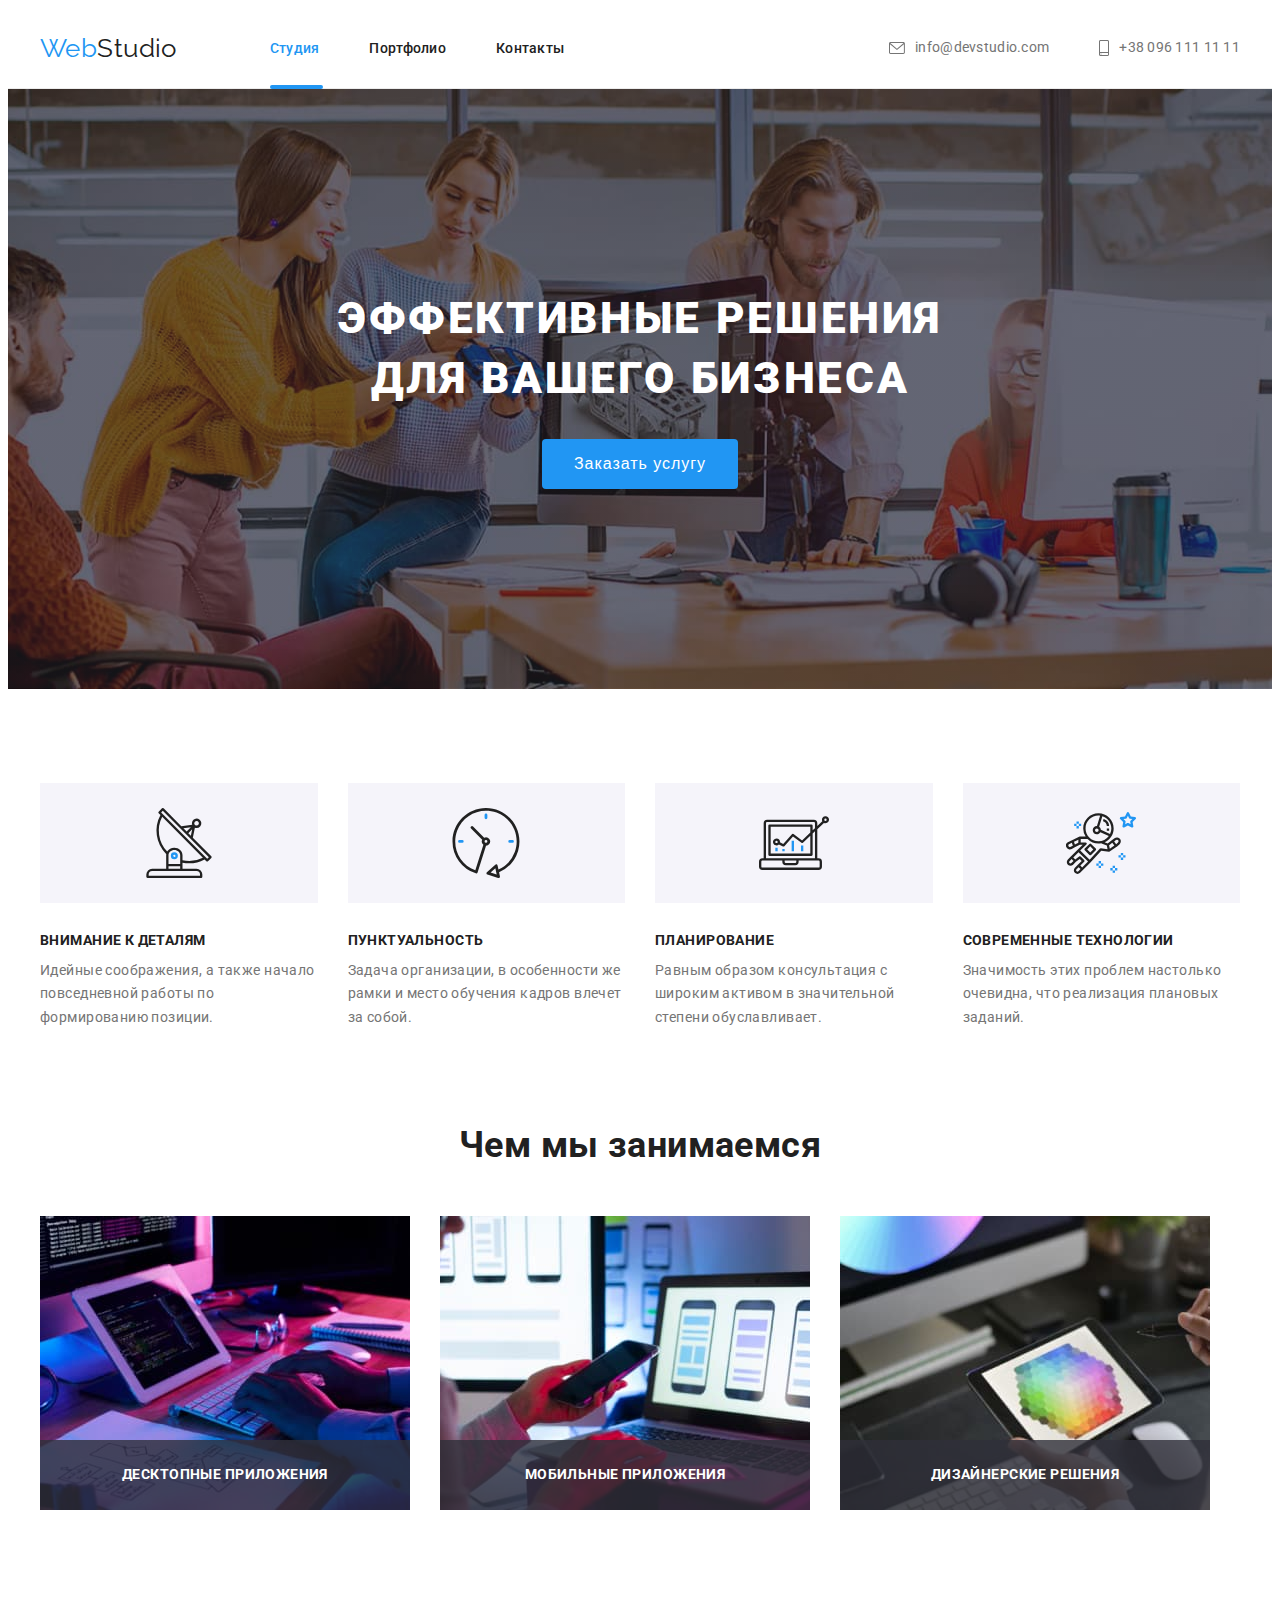
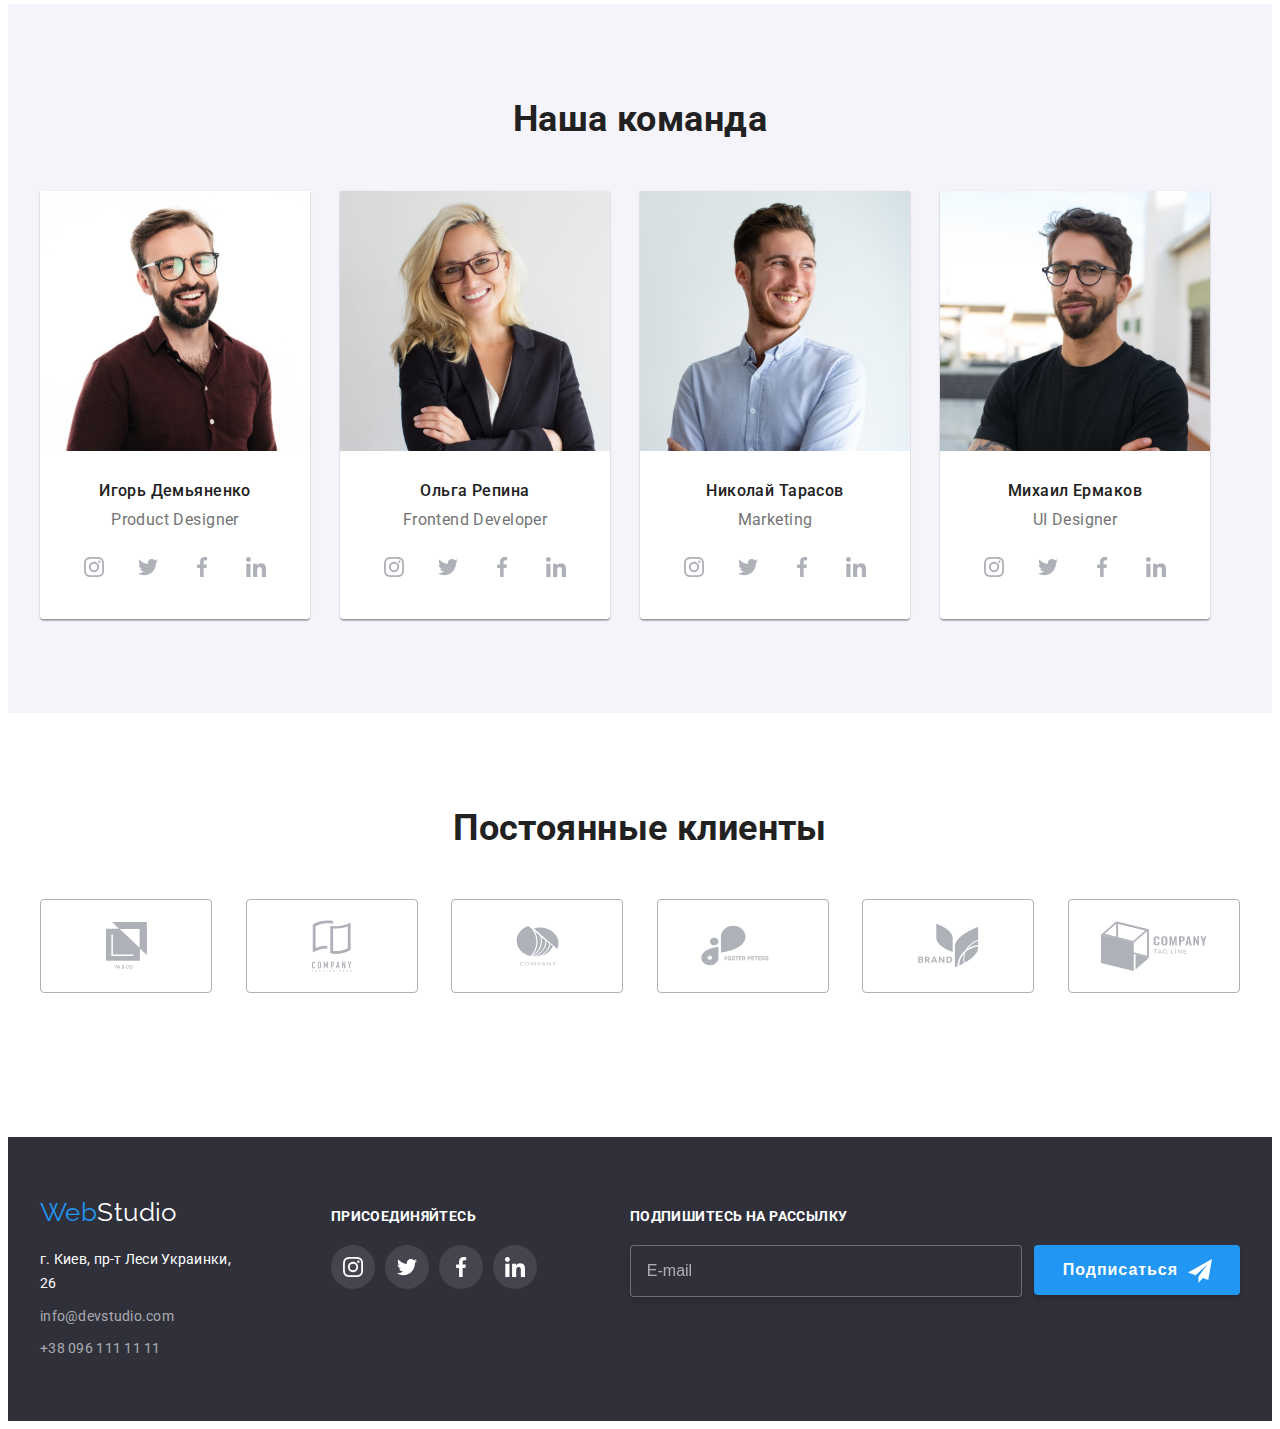
==== index.html @ f7d7b14f "Переносит файлы из ДЗ-6" ====
<!DOCTYPE html>
<html lang="ru">

<head>
    <meta charset="UTF-8">
    <meta http-equiv="X-UA-Compatible" content="IE=edge">
    <meta name="viewport" content="width=device-width, initial-scale=1.0">
    <title>WebStudio</title>
    <link rel="preconnect" href="https://fonts.gstatic.com">
    <link rel="stylesheet"
        href="https://fonts.googleapis.com/css2?family=Raleway:wght@700&family=Roboto:wght@400;500;700;900&display=swap">


    <link rel="stylesheet" href="https://cdnjs.cloudflare.com/ajax/libs/modern-normalize/1.1.0/modern-normalize.min.css"
        integrity="sha512-wpPYUAdjBVSE4KJnH1VR1HeZfpl1ub8YT/NKx4PuQ5NmX2tKuGu6U/JRp5y+Y8XG2tV+wKQpNHVUX03MfMFn9Q=="
        crossorigin="anonymous" referrerpolicy="no-referrer">
    <link rel="stylesheet" href="./css/style.css">
</head>

<body>

    <!--=========== HEADER =========== -->

    <header class="header">
        <div class="header-section container">
            <nav class="navigation">
                <div class="logo-box">
                    <a class="logo" href="./index.html"> <span class="logo-accent">Web</span>Studio</a>
                </div>

                <ul class="list nav-list">
                    <li class="nav-item"><a class="links active-links" href="./index.html"> Студия</a></li>
                    <li class="nav-item"><a class="links" href="./portfolio.html"> Портфолио</a></li>
                    <li class="nav-item"><a class="links" href="#address">Контакты</a></li>
                </ul>
            </nav>

            <ul class="list contacts-list">
                <li class="contacts-item">
                    <a href="mailto:info@devstudio.com" class="links links-heder">
                        <svg class="icon-heder" width="16" height="12">
                            <use href="./images/decoration/symbol-defs.svg#envelope"></use>
                        </svg> info@devstudio.com
                    </a>
                </li>

                <li class="contacts-item">
                    <a class="links links-heder" href="tel:+380961111111">
                        <svg class="icon-heder" width="10" height="16">
                            <use href="./images/decoration/symbol-defs.svg#smartphone"></use>
                        </svg> +38 096 111 11 11
                    </a>
                </li>
            </ul>

        </div>
    </header>

    <main>
        <!--  =========== HERO ===========  -->

        <section class="heroes-section section">
            <div class="container">
                <h1 class="heroes-title">Эффективные решения<br>для вашего бизнеса</h1>
                <button class="buttons heroes-button" type="button" data-modal-open>Заказать услугу</button>
            </div>
        </section>

        <!--=========== ADVANTAGES ===========-->

        <section class="advantages-section section">
            <div class="container">
                <h2 class="visually-hidden">Наши преимущества</h2>

                <ul class="list advantag-list">
                    <li class="advantag-item">
                        <div class="advantag-box">
                            <svg class="advantag-icon" width="70" height="70">
                                <use href="./images/decoration/symbol-defs.svg#antenna"></use>
                            </svg>
                        </div>
                        <h3 class="advantag-title">Внимание к деталям</h3>
                        <p class="advantag-desc">Идейные соображения, а также начало повседневной работы по формированию
                            позиции.</p>
                    </li>

                    <li class="advantag-item">
                        <div class="advantag-box">
                            <svg class="advantag-icon" width="70" height="70">
                                <use href="./images/decoration/symbol-defs.svg#clock"></use>
                            </svg>
                        </div>
                        <h3 class="advantag-title">Пунктуальность</h3>
                        <p class="advantag-desc">Задача организации, в особенности же рамки и место обучения кадров
                            влечет за собой.</p>
                    </li>

                    <li class="advantag-item">
                        <div class="advantag-box">
                            <svg class="advantag-icon" width="70" height="70">
                                <use href="./images/decoration/symbol-defs.svg#diagram"></use>
                            </svg>
                        </div>
                        <h3 class="advantag-title">Планирование</h3>
                        <p class="advantag-desc">Равным образом консультация с широким активом в значительной степени
                            обуславливает.</p>
                    </li>

                    <li class="advantag-item">
                        <div class="advantag-box">
                            <svg class="advantag-icon" width="70" height="70">
                                <use href="./images/decoration/symbol-defs.svg#astronaut"></use>
                            </svg>
                        </div>
                        <h3 class="advantag-title">Современные технологии</h3>
                        <p class="advantag-desc">Значимость этих проблем настолько очевидна, что реализация плановых
                            заданий.</p>
                    </li>
                </ul>
            </div>
        </section>

        <!--=========== ENGAGE ===========-->

        <section class="engage-section section">
            <div class="container">
                <h2 class="regular-title">Чем мы занимаемся</h2>
                <ul class="list engage-list">
                    <li class="engage-item">
                        <div class="engage-thumb">
                            <img class="picture" src="./images/work/typing.jpg" alt="Процесс написания кода" width="370"
                                height="294">
                            <p class="engage-desc">Десктопные приложения</p>
                        </div>
                    </li>
                    <li class="engage-item"><img class="picture" src="./images/work/mobile.jpg"
                            alt="Процесс адаптация под мобильные устройства" width="370" height="294">
                        <div>
                            <p class="engage-desc">Мобильные приложения</p>
                        </div>
                    </li>
                    <li class="engage-item"><img class="picture" src="./images/work/palette.jpg"
                            alt="Процесс работы с палитрой цветов" width="370" height="294">
                        <div>
                            <p class="engage-desc">Дизайнерские решения</p>
                        </div>
                    </li>
                </ul>
            </div>
        </section>

        <!--  =========== TEAM =========== -->

        <section class="team-section section">
            <div class="container">
                <h2 class="regular-title">Наша команда</h2>
                <ul class="list team-list">
                    <li class="team-item">
                        <img class="picture" src="./images/team/demyanenko.jpg" alt="фотография Игоря Демьяненко"
                            width="270" height="260">
                        <div class="team-person">
                            <h3 class="team-name">Игорь Демьяненко</h3>
                            <p class="team-position" lang="en">Product Designer</p>

                            <ul class="list social-list">
                                <li>
                                    <a href="#" class="social-list-link">
                                        <svg class="social-list-icon">
                                            <use href="./images/decoration/symbol-defs.svg#icon-instagram"></use>
                                        </svg>
                                    </a>
                                </li>
                                <li>
                                    <a href="#" class="social-list-link">
                                        <svg class="social-list-icon">
                                            <use href="./images/decoration/symbol-defs.svg#icon-twitter"></use>
                                        </svg>
                                    </a>
                                </li>
                                <li>
                                    <a href="#" class="social-list-link">
                                        <svg class="social-list-icon">
                                            <use href="./images/decoration/symbol-defs.svg#icon-facebook"></use>
                                        </svg>
                                    </a>
                                </li>
                                <li>
                                    <a href="#" class="social-list-link">
                                        <svg class="social-list-icon">
                                            <use href="./images/decoration/symbol-defs.svg#icon-linkedin"></use>
                                        </svg>
                                    </a>
                                </li>
                            </ul>
                        </div>
                    </li>
                    <li class="team-item">
                        <img class="picture" src="./images/team/repina.jpg" alt="фотография Ольги Репиной" width="270"
                            height="260">
                        <div class="team-person">
                            <h3 class="team-name">Ольга Репина</h3>
                            <p class="team-position" lang="en">Frontend Developer</p>
                            <ul class="list social-list">
                                <li>
                                    <a href="#" class="social-list-link">
                                        <svg class="social-list-icon">
                                            <use href="./images/decoration/symbol-defs.svg#icon-instagram"></use>
                                        </svg>
                                    </a>
                                </li>
                                <li>
                                    <a href="#" class="social-list-link">
                                        <svg class="social-list-icon">
                                            <use href="./images/decoration/symbol-defs.svg#icon-twitter"></use>
                                        </svg>
                                    </a>
                                </li>
                                <li>
                                    <a href="#" class="social-list-link">
                                        <svg class="social-list-icon">
                                            <use href="./images/decoration/symbol-defs.svg#icon-facebook"></use>
                                        </svg>
                                    </a>
                                </li>
                                <li>
                                    <a href="#" class="social-list-link">
                                        <svg class="social-list-icon">
                                            <use href="./images/decoration/symbol-defs.svg#icon-linkedin"></use>
                                        </svg>
                                    </a>
                                </li>
                            </ul>
                        </div>
                    </li>

                    <li class="team-item">
                        <img class="picture" src="./images/team/tarasov.jpg" alt="фотография Николая Тарасова"
                            width="270" height="260">
                        <div class="team-person">
                            <h3 class="team-name">Николай Тарасов</h3>
                            <p class="team-position" lang="en">Marketing</p>
                            <ul class="list social-list">
                                <li>
                                    <a href="#" class="social-list-link">
                                        <svg class="social-list-icon">
                                            <use href="./images/decoration/symbol-defs.svg#icon-instagram"></use>
                                        </svg>
                                    </a>
                                </li>
                                <li>
                                    <a href="#" class="social-list-link">
                                        <svg class="social-list-icon">
                                            <use href="./images/decoration/symbol-defs.svg#icon-twitter"></use>
                                        </svg>
                                    </a>
                                </li>
                                <li>
                                    <a href="#" class="social-list-link">
                                        <svg class="social-list-icon">
                                            <use href="./images/decoration/symbol-defs.svg#icon-facebook"></use>
                                        </svg>
                                    </a>
                                </li>
                                <li>
                                    <a href="#" class="social-list-link">
                                        <svg class="social-list-icon">
                                            <use href="./images/decoration/symbol-defs.svg#icon-linkedin"></use>
                                        </svg>
                                    </a>
                                </li>
                            </ul>
                        </div>
                    </li>

                    <li class="team-item">
                        <img class="picture" src="./images/team/ermakov.jpg" alt="фотография Михаила Ермакова"
                            width="270" height="260">
                        <div class="team-person">
                            <h3 class="team-name">Михаил Ермаков</h3>
                            <p class="team-position" lang="en">UI Designer</p>
                            <ul class="list social-list">
                                <li>
                                    <a href="#" class="social-list-link">
                                        <svg class="social-list-icon">
                                            <use href="./images/decoration/symbol-defs.svg#icon-instagram"></use>
                                        </svg>
                                    </a>
                                </li>
                                <li>
                                    <a href="#" class="social-list-link">
                                        <svg class="social-list-icon">
                                            <use href="./images/decoration/symbol-defs.svg#icon-twitter"></use>
                                        </svg>
                                    </a>
                                </li>
                                <li>
                                    <a href="#" class="social-list-link">
                                        <svg class="social-list-icon">
                                            <use href="./images/decoration/symbol-defs.svg#icon-facebook"></use>
                                        </svg>
                                    </a>
                                </li>
                                <li>
                                    <a href="#" class="social-list-link">
                                        <svg class="social-list-icon">
                                            <use href="./images/decoration/symbol-defs.svg#icon-linkedin"></use>
                                        </svg>
                                    </a>
                                </li>
                            </ul>
                        </div>
                    </li>
                </ul>
            </div>
        </section>

        <!--  ===========CLIENTS =========== -->

        <section class="clients-section section">
            <div class="container">
                <h2 class="regular-title">Постоянные клиенты</h2>
                <ul class="list clients-list">
                    <li>
                        <a class="clients-link" href="#">
                            <svg class="clients-icon" width="41" height="47">
                                <use href="./images/decoration/symbol-defs.svg#client_1"></use>
                            </svg>
                        </a>
                    </li>

                    <li>
                        <a href="#" class="clients-link">
                            <svg class="clients-icon" width="40" height="52">
                                <use href="./images/decoration/symbol-defs.svg#client_2"></use>
                            </svg>
                        </a>
                    </li>
                    <li>
                        <a href="#" class="clients-link">
                            <svg class="clients-icon" width="43" height="41">
                                <use href="./images/decoration/symbol-defs.svg#client_3"></use>
                            </svg>
                        </a>
                    </li>
                    <li>
                        <a href="#" class="clients-link">
                            <svg class="clients-icon" width="84" height="41">
                                <use href="./images/decoration/symbol-defs.svg#client_4"></use>
                            </svg>
                        </a>
                    </li>
                    <li>
                        <a href="#" class="clients-link">
                            <svg class="clients-icon" width="63" height="45">
                                <use href="./images/decoration/symbol-defs.svg#client_5"></use>
                            </svg>
                        </a>
                    </li>
                    <li>
                        <a href="#" class="clients-link">
                            <svg class="clients-icon" width="106" height="60">
                                <use href="./images/decoration/symbol-defs.svg#client_6"></use>
                            </svg>
                        </a>
                    </li>
                </ul>

            </div>
        </section>

    </main>

    <!--=========== FOOTER ===========-->

    <footer class="footer-section">
        <div class="container footer-container">
            <div>
                <a class="logo" href="./index.html"> <span class="logo-accent">Web</span>Studio</a>
                <address id="address">
                    <ul class="list">
                        <li class="footer-contacts-item">
                            <a class="links address" href="https://goo.gl/maps/96PufuZdgSu5sorj6" target="blank"
                                rel="nofollow noreferrer">г. Киев, пр-т Леси Украинки, 26</a>
                        </li>
                        <li class="footer-contacts-item">
                            <a class="links links-footer" href="mailto:info@devstudio.com">info@devstudio.com</a>
                        </li>
                        <li class="footer-contacts-item">
                            <a class="links links-footer" href="tel:+380961111111">+38 096 111 11 11</a>
                        </li>
                    </ul>
                </address>
            </div>

            <div class="footer-social">
                <p class="footer-title">Присоединяйтесь</p>
                <ul class="list footer-social-list">
                    <li class="footer-social-item">
                        <a href="#" class="footer-social-link">
                            <svg class="footer-social-icon">
                                <use href="./images/decoration/symbol-defs.svg#icon-instagram"></use>
                            </svg>
                        </a>
                    </li>
                    <li class="footer-social-item">
                        <a href="#" class="footer-social-link">
                            <svg class="footer-social-icon">
                                <use href="./images/decoration/symbol-defs.svg#icon-twitter"></use>
                            </svg>
                        </a>
                    </li>
                    <li class="footer-social-item">
                        <a href="#" class="footer-social-link">
                            <svg class="footer-social-icon">
                                <use href="./images/decoration/symbol-defs.svg#icon-facebook"></use>
                            </svg>
                        </a>
                    </li>
                    <li class="footer-social-item">
                        <a href="#" class="footer-social-link">
                            <svg class="footer-social-icon">
                                <use href="./images/decoration/symbol-defs.svg#icon-linkedin"></use>
                            </svg>
                        </a>
                    </li>
                </ul>
            </div>

            <div class="footer-subscribe">
                <p class="footer-title">Подпишитесь на рассылку</p>
                <form class="subscribe-form">
                    <input class="subscribe-field" type="email" name="subscribe-email" placeholder="E-mail" />
                    <span class="subscribe-box">
                        <button type="submit" class="subscribe-button">Подписаться</button>
                        <svg width="24" height="24" class="subscribe-icon">
                            <use href="./images/decoration/icons.svg#airplane"></use>
                        </svg>
                    </span>
                </form>
            </div>
        </div>
    </footer>

    <div class="backdrop is-hidden" data-modal>
        <div class="modal">

            <button type="button" class="modal-button" data-modal-close>
                <svg width="11" height="11">
                    <use href="./images/decoration/symbol-defs.svg#close"></use>
                </svg>
            </button>
            <p class="modal-title">Оставьте свои данные, мы вам перезвоним</p>

            <form class="modal-form">
                <label class="modal-label">
                    Имя
                    <span class="modal-box">
                        <input class="modal-fields" type="text" name="user-name" />
                        <svg class="modal-icon">
                            <use href="./images/decoration/icons.svg#modal-name"></use>
                        </svg>
                    </span>
                </label>

                <label  class="modal-label">
                    Телефон
                    <span class="modal-box">
                        <input class="modal-fields" type="tel" name="user-tel" />
                        <svg class="modal-icon">
                            <use href="./images/decoration/icons.svg#modal-tell"></use>
                        </svg>
                    </span>
                </label>

                <label  class="modal-label">
                    Почта
                    <span class="modal-box">
                        <input class="modal-fields" type="email" name="user-email" />
                        <svg class="modal-icon">
                            <use href="./images/decoration/icons.svg#modal-envel"></use>
                        </svg>
                    </span>
                </label>

                <label  class="modal-label">Комментарий
                    <textarea name="comment" class="modal-comment" cols="30" rows="10"
                        placeholder="Введите текст"></textarea>
                </label>


                <input class="modal-checkbox visually-hidden" type="checkbox" name="agreement" value="agreement"
                    id="accept-policy">
                <label class="modal-agreement" for="accept-policy">
                    Соглашаюсь с рассылкой и принимаю&nbsp;
                    <a href="#" class="agreement-link">Условия договора</a>
                </label>
                <button type="submit" class="submit-button">Отправить</button>

            </form>

        </div>
    </div>

    <script src="./js/modal.js"></script>
</body>

</html>

<!-- visually-hidden -->
---- css/style.css ----
:root {
  --primary-font-color: #757575;
  --secondary-font-collor: #212121;
  --primary-back-color: #fff;
  --secondary-back-color: #2f303a;
  --accent-color: #2196f3;

  --primary-font-family: Roboto, sans-serif;
}

body {
  letter-spacing: 0.03em;
  font-family: var(--primary-font-family);
  font-size: 14px;
  color: var(--primary-font-color);
  background-color: var(--primary-back-color);
}

h1,
h2,
h3,
h4,
h5,
h6,
p {
  margin-top: 0px;
  margin-bottom: 0px;
}

/* =========== COMMON =========== */

/*links*/

.links {
  text-decoration: none;
  color: var(--secondary-font-collor);
  letter-spacing: 0.02em;
  line-height: 1.14;
  font-style: normal;

  transition-property: color;
  transition-duration: 250ms;
  transition-timing-function: cubic-bezier(0.4, 0, 0.2, 1);
}

.active-links,
.links:focus,
.links:hover {
  color: var(--accent-color);
}

.active-links::after {
  content: "";
  display: block;
  border: 2px solid var(--accent-color);
  background-color: var(--accent-color);
  border-radius: 2px;

  position: absolute;
  bottom: -1px;
  width: 100%;
}

.list {
  list-style-type: none;

  margin-top: 0px;
  margin-bottom: 0px;
  padding: 0px;
}

/*buttons*/

.buttons {
  padding: 6px 22px;

  font-size: 16px;
  line-height: 1.63;
  background-color: #f5f4fa;
  border-radius: 4px;
  border: 0px;
  font-weight: 500;

  cursor: pointer;

  transition-property: background-color, color, box-shadow;
  transition-duration: 250ms;
  transition-timing-function: cubic-bezier(0.4, 0, 0.2, 1);
}

.visually-hidden {
  position: absolute;
  width: 1px;
  height: 1px;
  margin: -1px;
  border: 0;
  padding: 0;
  clip: rect(0 0 0 0);
  overflow: hidden;
}

.regular-title {
  font-size: 36px;
  line-height: 1.17;
  color: var(--secondary-font-collor);

  margin-top: 0px;
  margin-bottom: 50px;
}

.container {
  width: 1200px;
  margin: auto;
  padding: 0 15px;
}

.section {
  padding-top: 94px;
  padding-bottom: 94px;
}

/* =========== HEADER =========== */
.header {
  border-bottom: 1px solid #ececec;
}
.header-section {
  display: flex;
}

/* logo */

.logo {
  display: block;

  font-family: Raleway;
  font-size: 26px;
  line-height: 1.19;
  color: var(--secondary-font-collor);
  text-decoration: none;
}

.logo-accent {
  color: var(--accent-color);
}

.footer-section .logo {
  color: var(--primary-back-color);
  margin-bottom: 20px;
}

.logo-box {
  margin-right: 93px;
}

/* =========== NAVIGATION =========== */

.navigation {
  display: flex;
  align-items: center;

  /* position: relative; */
}

.nav-list .links {
  position: relative;
}

.nav-list {
  display: flex;
  font-weight: 500;
}

.contacts-list {
  display: flex;
  margin-left: auto;
  align-items: center;
}

.links-heder {
  display: flex;
  align-items: center;

  color: var(--primary-font-color);
}

.nav-item > .links,
.contacts-item > .links {
  padding-top: 32px;
  padding-bottom: 32px;
}

.nav-item:not(:last-child),
.contacts-item:not(:last-child) {
  margin-right: 50px;
}

.icon-heder {
  margin-right: 10px;
  fill: var(--primary-font-color);

  transition-property: fill;
  transition-duration: 250ms;
  transition-timing-function: cubic-bezier(0.4, 0, 0.2, 1);
}

.links-heder:hover .icon-heder {
  fill: var(--accent-color);
}

/* =========== HERO =========== */
.heroes-section {
  background-color: var(--secondary-back-color);
  background-image: linear-gradient(
      rgba(47, 48, 58, 0.4),
      rgba(47, 48, 58, 0.4)
    ),
    url(../images/decoration/hero.jpg);

  background-position: center;
  background-size: cover;
  max-width: 1600px;
  align-items: center;
  text-align: center;
  margin: 0 auto;

  padding-top: 200px;
  padding-bottom: 200px;
}

.heroes-title {
  font-weight: 900;
  font-size: 44px;
  line-height: 1.36;
  letter-spacing: 0.06em;
  color: var(--primary-back-color);
  text-transform: uppercase;

  margin-top: 0px;
  margin-bottom: 30px;
}

.heroes-button {
  padding: 10px 32px;

  font-size: 16px;
  line-height: 1.87;
  letter-spacing: 0.06em;
  color: var(--primary-back-color);
  background-color: var(--accent-color);

  border-width: 1px;
}

.heroes-section .heroes-button:hover,
.heroes-section .heroes-button:focus {
  background-color: #188ce8;
}

/* =========== ADVANTAGES =========== */

.advantages-section {
  line-height: 1.71;
  margin-bottom: 0px;

  padding-bottom: 47px;
}
.advantag-title {
  color: var(--secondary-font-collor);
  font-size: 14px;
  line-height: 1.14;
  text-transform: uppercase;

  margin-bottom: 10px;
}

.advantag-desc {
  line-height: 1.71;
}

.advantag-list {
  display: flex;
  flex-wrap: wrap;
}

.advantag-item {
  margin-right: 30px;
  flex-basis: calc((100% - 90px) / 4);
}

.advantag-item:last-child {
  margin-right: 0px;
}

.advantag-icon {
  display: block;
  height: 120px;
}

.advantag-box {
  display: flex;
  justify-content: center;
  align-items: center;
  margin-bottom: 30px;
  background-color: #f5f4fa;
}

/* =========== ENGAGE =========== */

.engage-section {
  text-align: center;
  padding-top: 47px;
}

.engage-list {
  display: flex;
  padding-left: 0px;
}

.engage-item:not(:last-of-type) {
  margin-right: 30px;
}

.engage-item {
  position: relative;
}

.picture {
  display: block;
}

.engage-desc {
  color: var(--primary-back-color);
  letter-spacing: 0.03em;
  text-transform: uppercase;
  font-weight: 700;
  font-size: 14px;
  line-height: 1.14;

  background-color: rgba(47, 48, 58, 0.8);
  padding: 27px 0;

  position: absolute;
  bottom: 0;
  right: 0;
  left: 0;
}

/* =========== TEAM =========== */

.team-section {
  font-size: 16px;
  line-height: 1.19;
  text-align: center;

  background-color: #f5f4fa;
}

.team-person {
  background-color: var(--primary-back-color);
  padding-top: 30px;
  padding-bottom: 30px;
  padding-left: 32px;
  padding-right: 32px;

  border-radius: 0px 0px 4px 4px;
  /* border-radius и тут и в team-item ???
  скругления пропадают без одного из них  */
}

.team-name {
  font-size: 16px;
  font-weight: 500;
  color: #212121;

  margin-bottom: 10px;
}

.team-position {
  margin-bottom: 16px;
}

.team-list {
  display: flex;
  padding-left: 0px;
}

.team-item {
  box-shadow: 0px 1px 3px rgba(0, 0, 0, 0.12), 0px 1px 1px rgba(0, 0, 0, 0.14),
    0px 2px 1px rgba(0, 0, 0, 0.2);
  border-radius: 0px 0px 4px 4px;
  margin-right: 30px;
}

.team-item:last-of-type {
  margin-right: 0px;
}

.social-list {
  display: flex;
  justify-content: space-between;
}

.social-list-link {
  display: flex;
  align-items: center;
  justify-content: center;
  width: 44px;
  height: 44px;
  border-radius: 50%;

  transition-property: background-color;
  transition-duration: 250ms;
  transition-timing-function: cubic-bezier(0.4, 0, 0.2, 1);
}

.social-list-icon {
  width: 20px;
  height: 20px;
  fill: #afb1b8;

  transition-property: fill;
  transition-duration: 250ms;
  transition-timing-function: cubic-bezier(0.4, 0, 0.2, 1);
}

.social-list-link:hover,
.social-list-link:focus {
  background-color: var(--accent-color);
}

.social-list-link:hover .social-list-icon,
.social-list-link:focus .social-list-icon {
  fill: var(--primary-back-color);
}
/*??? Почему не вышло как на лекции ??? 
fill не меняет цвет иконки
*/
/* .social-list-link:hover,
.social-list-link:focus {
  background-color: var(--accent-color);
  fill: var(--primary-back-color);
} */

/* ===========CLIENTS =========== */

.clients-section {
  text-align: center;
  margin-bottom: 50px;
}

.clients-list {
  display: flex;
}

.clients-list {
  display: flex;
  justify-content: space-between;
}

.clients-link {
  display: flex;
  justify-content: center;
  align-items: center;
  width: 170px;
  height: 92px;

  border: 1px solid #afb1b8;
  border-radius: 4px;

  transition-property: border-color;
  transition-duration: 250ms;
  transition-timing-function: cubic-bezier(0.4, 0, 0.2, 1);
}

.clients-icon {
  fill: #afb1b8;

  transition-property: fill;
  transition-duration: 250ms;
  transition-timing-function: cubic-bezier(0.4, 0, 0.2, 1);
}

.clients-link:focus,
.clients-link:hover {
  border-color: var(--accent-color);
}

.clients-link:hover .clients-icon,
.clients-link:focus .clients-icon {
  fill: var(--accent-color);
}

/* =========== FOOTER =========== */

.footer-section {
  background-color: var(--secondary-back-color);
  line-height: 1.71;
  padding-top: 60px;
  padding-bottom: 60px;
}

.footer-contacts-item:not(:last-child) {
  display: block;
  margin-bottom: 9px;
  padding-right: 19px;
}

.links-footer {
  color: rgba(255, 255, 255, 0.6);
}

.address {
  color: var(--primary-back-color);
}

.footer-social-list {
  display: flex;
}

.footer-container {
  display: flex;
  justify-content: flex-start;
}

.footer-social {
  margin-left: 70px;
  padding-top: 12px;
  padding-bottom: 40px;
}

.footer-title {
  color: var(--primary-back-color);
  letter-spacing: 0.03em;
  text-transform: uppercase;
  font-weight: 700;
  font-size: 14px;
  line-height: 1.14;

  margin-bottom: 20px;
}

.footer-social-list {
  display: flex;
  justify-content: space-between;
}

.footer-social-link {
  display: flex;
  align-items: center;
  justify-content: center;

  width: 44px;
  height: 44px;

  background-color: rgba(255, 255, 255, 0.1);
  border-radius: 100%;

  transition-property: background-color;
  transition-duration: 250ms;
  transition-timing-function: cubic-bezier(0.4, 0, 0.2, 1);
}

.footer-social-item:not(:last-child) {
  margin-right: 10px;
}

.footer-social-icon {
  width: 20px;
  height: 20px;
  fill: var(--primary-back-color);
}

.footer-social-link:focus,
.footer-social-link:hover {
  background-color: var(--accent-color);
}

.footer-subscribe {
  margin-left: 93px;
  padding-top: 12px;
}

.subscribe-form {
  display: flex;
}

.subscribe-box {
  position: relative;
}

.subscribe-icon {
  position: absolute;
  top: 50%;
  transform: translateY(-50%);
  right: 28px;
}

.subscribe-field {
  display: block;
  width: 358px;
  /* height: 50px; */
  border: 1px solid rgba(255, 255, 255, 0.3);
  filter: drop-shadow(0px 4px 4px rgba(0, 0, 0, 0.15));
  border-radius: 4px;

  background-color: var(--secondary-back-color);

  margin-right: 12px;
  padding: 15px 16px;

  color: var(--primary-back-color);
  font-size: 16px;
  line-height: 1.25;
}

.subscribe-button {
  padding: 10px 62px 10px 29px;
  color: var(--primary-back-color);
  font-weight: 700;
  font-size: 16px;
  line-height: 1.87;
  letter-spacing: 0.06em;
  border-width: 0px;

  background: #2196f3;
  box-shadow: 0px 4px 4px rgba(0, 0, 0, 0.15);
  border-radius: 4px;

  cursor: pointer;

  transition-property: background-color, color, box-shadow;
  transition-duration: 250ms;
  transition-timing-function: cubic-bezier(0.4, 0, 0.2, 1);
}

.subscribe-button:hover,
.subscribe-button:focus {
  background-color: #188ce8;
}

.subscribe-field::placeholder {
  color: rgba(255, 255, 255, 0.6);
  font-size: 16px;
  line-height: 1.25;
}

/* =========== PORTFOLIO =========== *

/* =========== FILTER =========== */

.filters-list {
  display: flex;
  justify-content: center;
  margin-bottom: 50px;
}

.filters-item:not(:last-child) {
  margin-right: 8px;
}

.active-button,
.buttons:focus,
.buttons:hover {
  color: var(--primary-back-color);
  background-color: var(--accent-color);

  box-shadow: 0px 2px 2px 0 rgba(0, 0, 0, 0.12),
    0px 1px 2px 0 rgba(0, 0, 0, 0.08), 0px 3px 1px 0 rgba(0, 0, 0, 0.1);
}

/* =========== WORKS =========== */

.works {
  padding: 20px 24px;
  border: 1px solid #eeeeee;
}
.works-title {
  font-size: 18px;
  line-height: 2;
  letter-spacing: 0.06em;
  color: var(--secondary-font-collor);
  font-size: 14px;

  margin-bottom: 4px;
}

.works-type {
  font-size: 16px;
  line-height: 1.87;
}

.works-list {
  display: flex;
  flex-wrap: wrap;

  padding-left: 0px;
  margin-left: -30px;
  margin-top: -30px;
}

.works-item {
  margin-left: 30px;
  margin-top: 30px;

  flex-basis: calc((100% - 96px) / 3);
  cursor: pointer;

  transition-property: box-shadow;
  transition-duration: 250ms;
  transition-timing-function: cubic-bezier(0.4, 0, 0.2, 1);
}

.works-box {
  position: relative;
  overflow: hidden;
}

.works-overlay {
  font-size: 18px;
  line-height: 1.55;
  letter-spacing: 0.03em;
  color: var(--primary-back-color);
  background-color: rgba(33, 150, 243, 0.9);
  padding: 63px 24px;

  position: absolute;
  top: 0;
  left: 0;
  width: 100%;
  height: 100%;

  transform: translateY(100%);

  transition-property: transform;
  transition-duration: 250ms;
  transition-timing-function: cubic-bezier(0.4, 0, 0.2, 1);
}

.works-link {
  display: block;
  color: var(--primary-font-color);
  text-decoration: none;

  transition-property: box-shadow;
  transition-duration: 250ms;
  transition-timing-function: cubic-bezier(0.4, 0, 0.2, 1);
}

.works-link:hover .works-overlay,
.works-link:focus .works-overlay {
  transform: translateY(0);
}

.works-link:focus,
.works-item:hover {
  box-shadow: 1px 4px 6px 0 rgba(0, 0, 0, 0.16), 0 4px 4px 0 rgba(0, 0, 0, 0.06),
    0 1px 1px 0 rgba(0, 0, 0, 0.12);
}

/* ================ BACK DROP ================== */

.backdrop {
  position: fixed;
  top: 0px;
  left: 0px;
  width: 100vw;
  height: 100vh;
  background-color: rgba(0, 0, 0, 0.2);
  transform: scale(1);

  transition-property: opacity, visibility, transform;
  transition-duration: 250ms;
  transition-timing-function: cubic-bezier(0.4, 0, 0.2, 1);
}

.backdrop.is-hidden {
  opacity: 0;
  transform: scale(0);
  visibility: hidden;
  pointer-events: none;
}

.modal {
  position: absolute;
  top: 50%;
  left: 50%;
  transform: translate(-50%, -50%);

  min-width: 528px;
  min-height: 581px;
  padding: 40px;
  background-color: #fff;
  border-radius: 4px;
  box-shadow: 1px 4px 6px 0 rgba(0, 0, 0, 0.16), 0 4px 4px 0 rgba(0, 0, 0, 0.06),
    0 1px 1px 0 rgba(0, 0, 0, 0.12);
}

.modal-button {
  position: absolute;
  right: 8px;
  top: 8px;

  display: flex;
  align-items: center;
  justify-content: center;

  width: 30px;
  height: 30px;
  border: 1px solid rgba(0, 0, 0, 0.1);
  border-radius: 50%;
  background-color: transparent;

  cursor: pointer;

  transition-property: fill;
  transition-duration: 250ms;
  transition-timing-function: cubic-bezier(0.4, 0, 0.2, 1);
}

.modal-button:hover {
  fill: var(--accent-color);
}

.modal-button:focus {
  outline: 1px solid var(--accent-color);
}

.modal-title {
  display: block;
  font-style: normal;
  font-weight: 700;
  font-size: 20px;
  line-height: 1.15;
  text-align: center;
  letter-spacing: 0.03em;
  margin-bottom: 12px;

  color: var(--secondary-font-collor);
}

.modal-form {
  display: flex;
  flex-direction: column;
}

.modal-label {
  font-size: 12px;
  line-height: 1.17;
  letter-spacing: 0.01em;
}

.modal-fields {
  width: 100%;

  margin-top: 4px;
  margin-bottom: 10px;

  height: 40px;
  padding-left: 42px;

  border: 1px solid rgba(33, 33, 33, 0.2);
  border-radius: 4px;

  outline: none;

  transition: border-color 250ms cubic-bezier(0.4, 0, 0.2, 1);
}

.modal-fields:hover,
.modal-fields:focus {
  border-color: var(--accent-color);
}

.modal-fields:hover + .modal-icon,
.modal-fields:focus + .modal-icon {
  fill: var(--accent-color);
}

.modal-box {
  position: relative;
}

.modal-icon {
  width: 18px;
  height: 18px;

  display: block;
  position: absolute;
  top: 50%;
  left: 12px;

  transform: translate(0, -50%);
  transition: fill 250ms cubic-bezier(0.4, 0, 0.2, 1);
}

.modal-comment {
  width: 100%;
  height: 120px;
  margin-top: 4px;
  margin-bottom: 20px;
  padding: 12px 16px;

  border: 1px solid rgba(33, 33, 33, 0.2);
  border-radius: 4px;

  resize: none;
  outline: none;

  transition: border-color 250ms cubic-bezier(0.4, 0, 0.2, 1);
}

.modal-comment::placeholder {
  font-size: 12px;
  line-height: 1.17;
  letter-spacing: 0.01em;
  color: rgba(117, 117, 117, 0.5);
}

.modal-comment:hover,
.modal-comment:focus {
  border-color: var(--accent-color);
}

.modal-agreement {
  display: flex;
  align-items: center;
  justify-content: center;

  font-size: 14px;
  line-height: 1.71;
  letter-spacing: 0.03em;
  color: var(--primary-font-color);

  cursor: pointer;
}

.modal-agreement::before {
  display: block;
  content: "";
  width: 16px;
  height: 15px;
  border: 1px solid var(--secondary-font-collor);
  border-radius: 2px;
  margin-right: 7px;
  cursor: pointer;
}

.agreement-link {
  color: var(--accent-color);
}

.agreement-link:focus {
  outline: 1px solid var(--accent-color);
}

.modal-checkbox:checked + .modal-agreement::before {
  background-image: url(../images/decoration/check.svg);
  background-position: 50% 50%;

  border: none;
}

.modal-checkbox:focus + .modal-agreement::before {
  outline: 1px solid var(--accent-color);
}

.submit-button {
  margin: 0 auto;
  margin-top: 30px;

  padding: 10px 55px;
  color: var(--primary-back-color);
  font-weight: 700;
  font-size: 16px;
  line-height: 1.87;
  letter-spacing: 0.06em;
  border-width: 0px;

  background: #2196f3;
  box-shadow: 0px 4px 4px rgba(0, 0, 0, 0.15);
  border-radius: 4px;

  cursor: pointer;
}

.submit-button:hover,
.submit-button:focus {
  background-color: #188ce8;
}
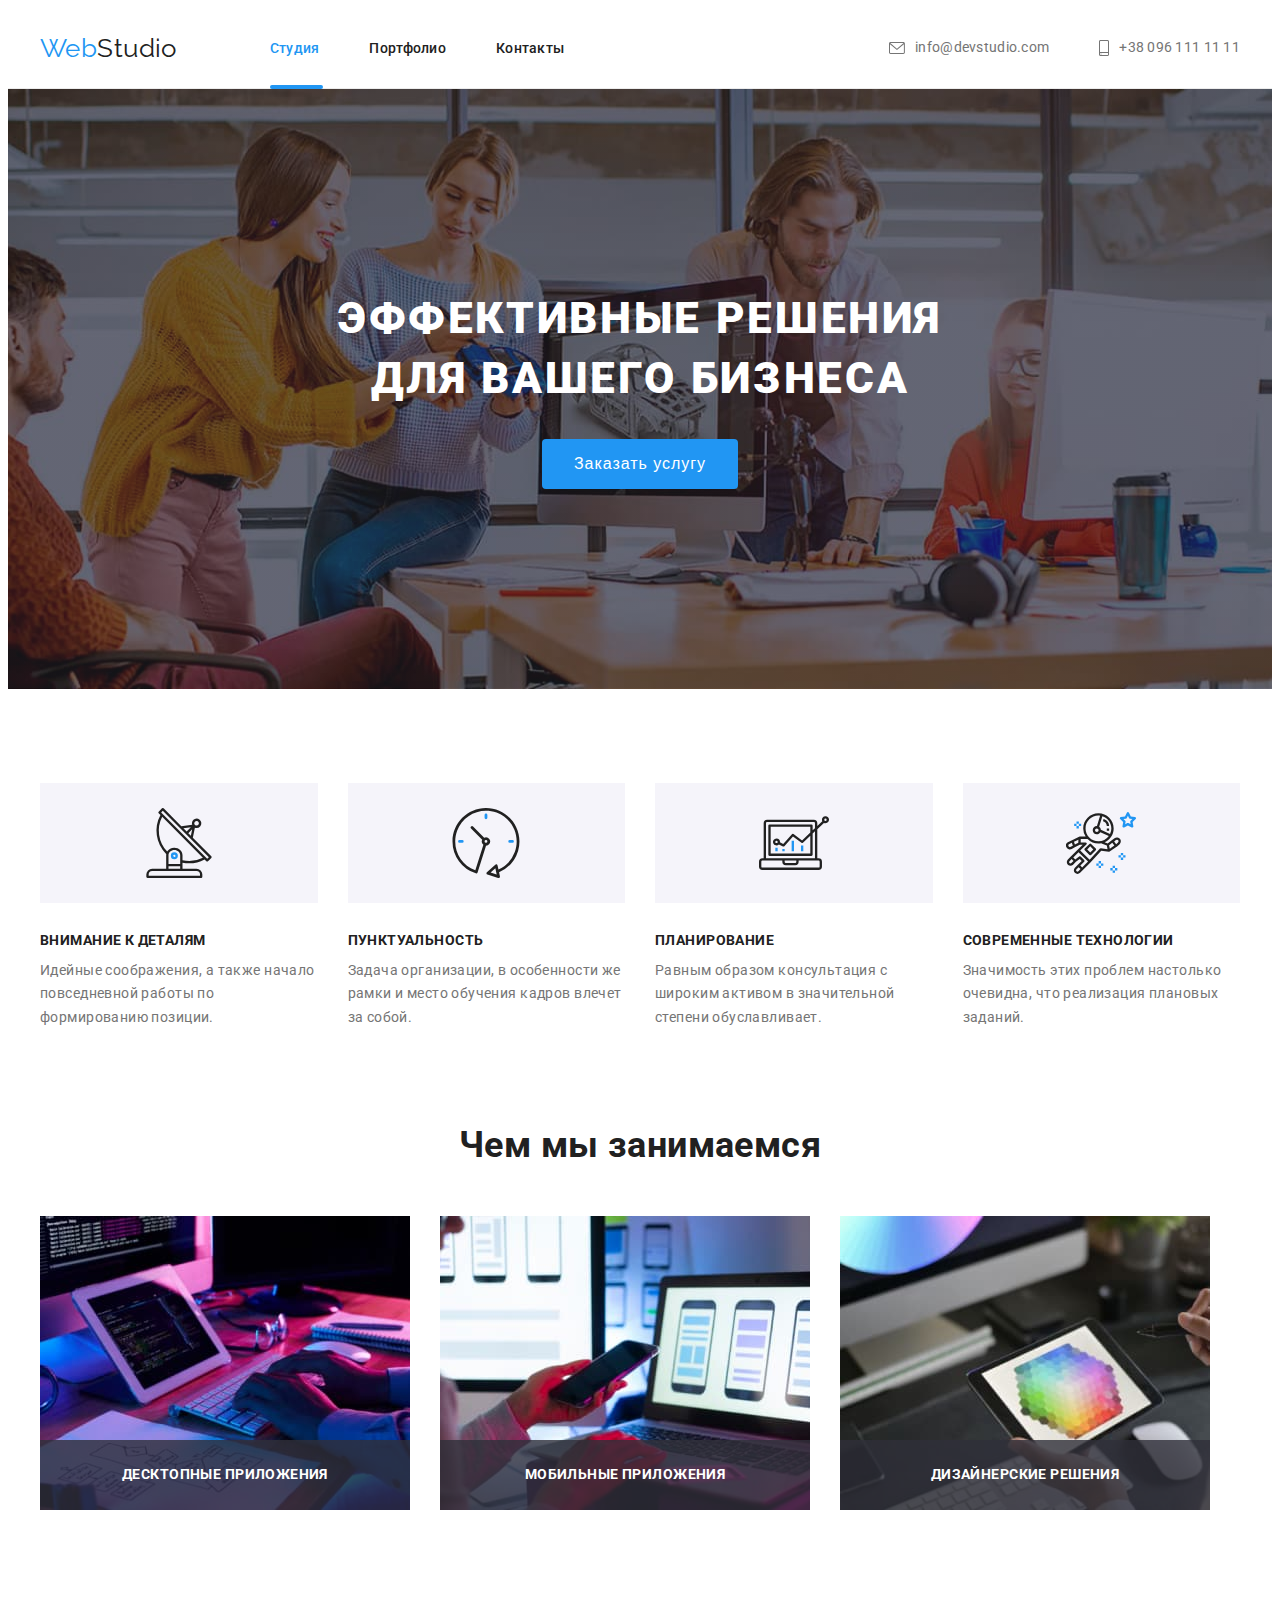
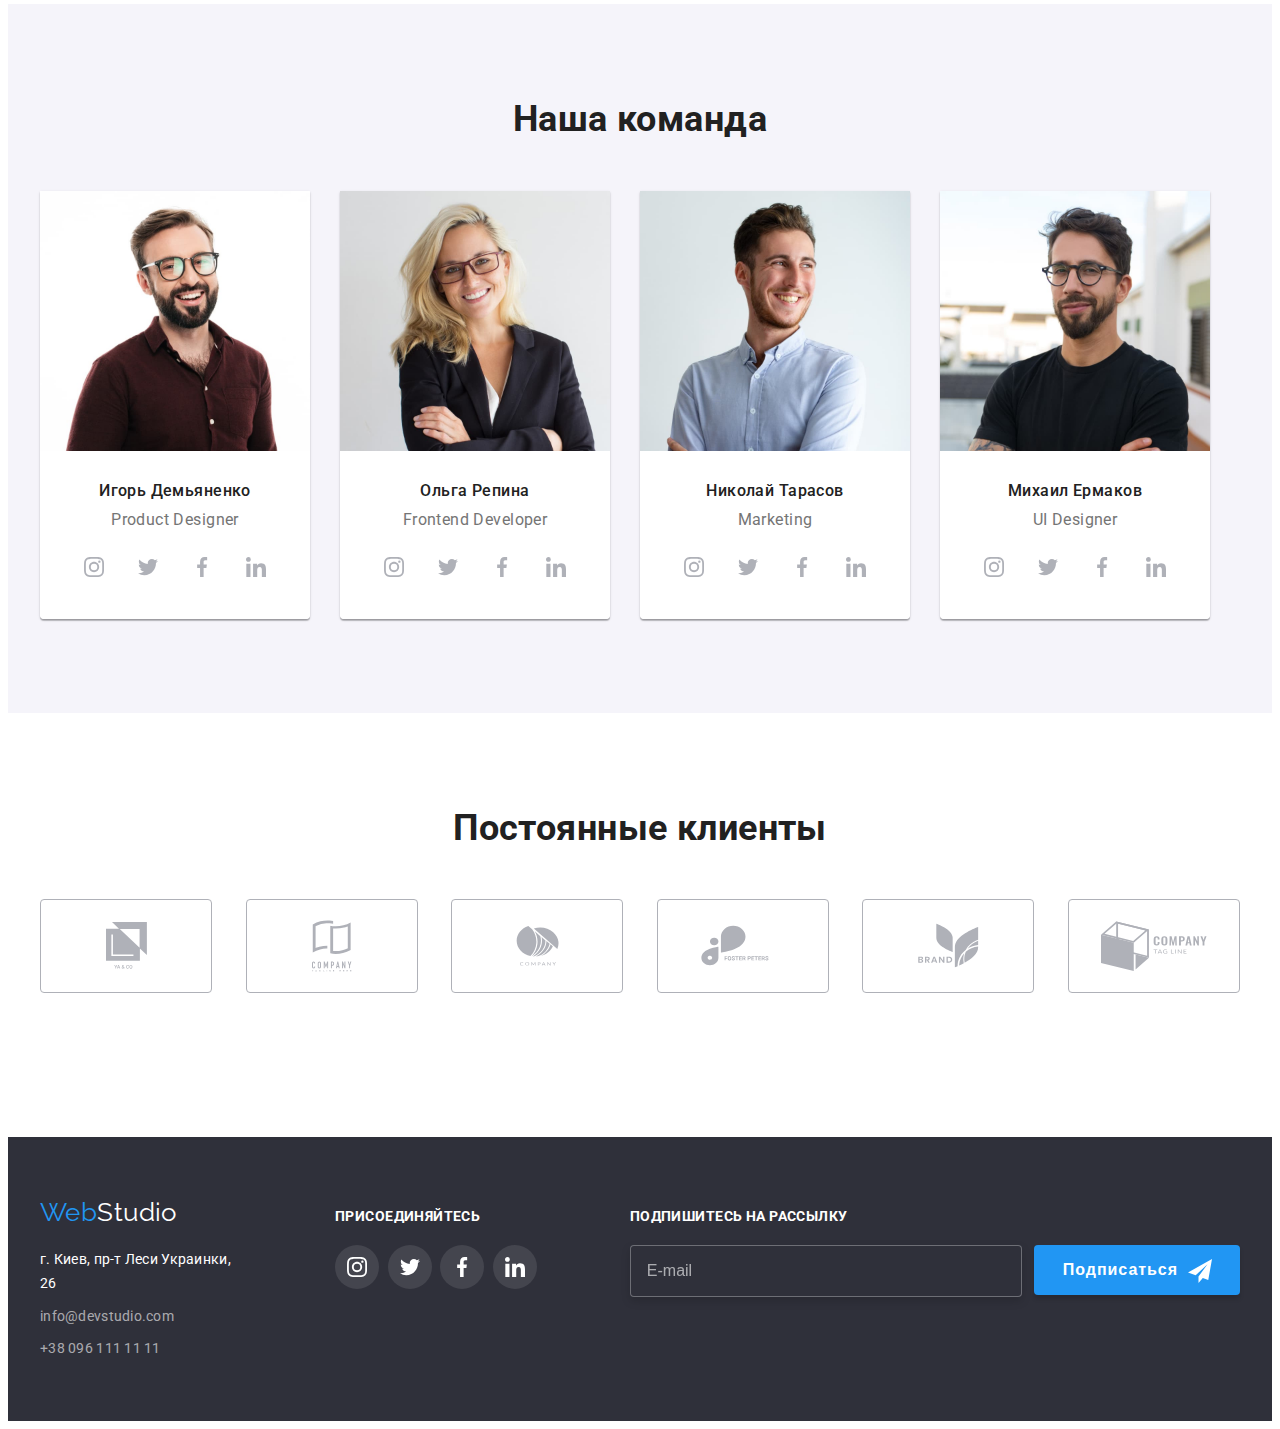
==== commit cffdf081: "Вносит правки в SCSS" ====
--- a/index.html
+++ b/index.html
@@ -14,7 +14,7 @@
     <link rel="stylesheet" href="https://cdnjs.cloudflare.com/ajax/libs/modern-normalize/1.1.0/modern-normalize.min.css"
         integrity="sha512-wpPYUAdjBVSE4KJnH1VR1HeZfpl1ub8YT/NKx4PuQ5NmX2tKuGu6U/JRp5y+Y8XG2tV+wKQpNHVUX03MfMFn9Q=="
         crossorigin="anonymous" referrerpolicy="no-referrer">
-    <link rel="stylesheet" href="./css/style.css">
+    <link rel="stylesheet" href="./css/main.css">
 </head>
 
 <body>
@@ -24,12 +24,12 @@
     <header class="header">
         <div class="header-section container">
             <nav class="navigation">
-                <div class="logo-box">
-                    <a class="logo" href="./index.html"> <span class="logo-accent">Web</span>Studio</a>
+                <div class="logo--box">
+                    <a class="logo" href="./index.html"> <span class="logo--accent">Web</span>Studio</a>
                 </div>
 
                 <ul class="list nav-list">
-                    <li class="nav-item"><a class="links active-links" href="./index.html"> Студия</a></li>
+                    <li class="nav-item"><a class="links links--active" href="./index.html"> Студия</a></li>
                     <li class="nav-item"><a class="links" href="./portfolio.html"> Портфолио</a></li>
                     <li class="nav-item"><a class="links" href="#address">Контакты</a></li>
                 </ul>
@@ -52,7 +52,6 @@
                     </a>
                 </li>
             </ul>
-
         </div>
     </header>
 
@@ -68,52 +67,52 @@
 
         <!--=========== ADVANTAGES ===========-->
 
-        <section class="advantages-section section">
+        <section class="advantag section">
             <div class="container">
                 <h2 class="visually-hidden">Наши преимущества</h2>
 
-                <ul class="list advantag-list">
-                    <li class="advantag-item">
-                        <div class="advantag-box">
-                            <svg class="advantag-icon" width="70" height="70">
+                <ul class="list advantag__list">
+                    <li class="advantag__item">
+                        <div class="advantag__box">
+                            <svg class="advantag__icon" width="70" height="70">
                                 <use href="./images/decoration/symbol-defs.svg#antenna"></use>
                             </svg>
                         </div>
-                        <h3 class="advantag-title">Внимание к деталям</h3>
-                        <p class="advantag-desc">Идейные соображения, а также начало повседневной работы по формированию
+                        <h3 class="advantag__title">Внимание к деталям</h3>
+                        <p>Идейные соображения, а также начало повседневной работы по формированию
                             позиции.</p>
                     </li>
 
-                    <li class="advantag-item">
-                        <div class="advantag-box">
-                            <svg class="advantag-icon" width="70" height="70">
+                    <li class="advantag__item">
+                        <div class="advantag__box">
+                            <svg class="advantag__icon" width="70" height="70">
                                 <use href="./images/decoration/symbol-defs.svg#clock"></use>
                             </svg>
                         </div>
-                        <h3 class="advantag-title">Пунктуальность</h3>
-                        <p class="advantag-desc">Задача организации, в особенности же рамки и место обучения кадров
+                        <h3 class="advantag__title">Пунктуальность</h3>
+                        <p>Задача организации, в особенности же рамки и место обучения кадров
                             влечет за собой.</p>
                     </li>
 
-                    <li class="advantag-item">
-                        <div class="advantag-box">
-                            <svg class="advantag-icon" width="70" height="70">
+                    <li class="advantag__item">
+                        <div class="advantag__box">
+                            <svg class="advantag__icon" width="70" height="70">
                                 <use href="./images/decoration/symbol-defs.svg#diagram"></use>
                             </svg>
                         </div>
-                        <h3 class="advantag-title">Планирование</h3>
-                        <p class="advantag-desc">Равным образом консультация с широким активом в значительной степени
+                        <h3 class="advantag__title">Планирование</h3>
+                        <p>Равным образом консультация с широким активом в значительной степени
                             обуславливает.</p>
                     </li>
 
-                    <li class="advantag-item">
-                        <div class="advantag-box">
-                            <svg class="advantag-icon" width="70" height="70">
+                    <li class="advantag__item">
+                        <div class="advantag__box">
+                            <svg class="advantag__icon" width="70" height="70">
                                 <use href="./images/decoration/symbol-defs.svg#astronaut"></use>
                             </svg>
                         </div>
-                        <h3 class="advantag-title">Современные технологии</h3>
-                        <p class="advantag-desc">Значимость этих проблем настолько очевидна, что реализация плановых
+                        <h3 class="advantag__title">Современные технологии</h3>
+                        <p>Значимость этих проблем настолько очевидна, что реализация плановых
                             заданий.</p>
                     </li>
                 </ul>
@@ -122,27 +121,27 @@
 
         <!--=========== ENGAGE ===========-->
 
-        <section class="engage-section section">
+        <section class="engage section">
             <div class="container">
                 <h2 class="regular-title">Чем мы занимаемся</h2>
-                <ul class="list engage-list">
-                    <li class="engage-item">
-                        <div class="engage-thumb">
+                <ul class="list engage__list">
+                    <li class="engage__item">
+                        <div>
                             <img class="picture" src="./images/work/typing.jpg" alt="Процесс написания кода" width="370"
                                 height="294">
-                            <p class="engage-desc">Десктопные приложения</p>
-                        </div>
-                    </li>
-                    <li class="engage-item"><img class="picture" src="./images/work/mobile.jpg"
+                            <p class="engage__desc">Десктопные приложения</p>
+                        </div>
+                    </li>
+                    <li class="engage__item"><img class="picture" src="./images/work/mobile.jpg"
                             alt="Процесс адаптация под мобильные устройства" width="370" height="294">
                         <div>
-                            <p class="engage-desc">Мобильные приложения</p>
-                        </div>
-                    </li>
-                    <li class="engage-item"><img class="picture" src="./images/work/palette.jpg"
+                            <p class="engage__desc">Мобильные приложения</p>
+                        </div>
+                    </li>
+                    <li class="engage__item"><img class="picture" src="./images/work/palette.jpg"
                             alt="Процесс работы с палитрой цветов" width="370" height="294">
                         <div>
-                            <p class="engage-desc">Дизайнерские решения</p>
+                            <p class="engage__desc">Дизайнерские решения</p>
                         </div>
                     </li>
                 </ul>
@@ -151,42 +150,42 @@
 
         <!--  =========== TEAM =========== -->
 
-        <section class="team-section section">
+        <section class="team section">
             <div class="container">
                 <h2 class="regular-title">Наша команда</h2>
-                <ul class="list team-list">
-                    <li class="team-item">
+                <ul class="list team__list">
+                    <li class="team__item">
                         <img class="picture" src="./images/team/demyanenko.jpg" alt="фотография Игоря Демьяненко"
                             width="270" height="260">
-                        <div class="team-person">
-                            <h3 class="team-name">Игорь Демьяненко</h3>
-                            <p class="team-position" lang="en">Product Designer</p>
+                        <div class="team__person">
+                            <h3 class="team__name">Игорь Демьяненко</h3>
+                            <p class="team__position" lang="en">Product Designer</p>
 
                             <ul class="list social-list">
                                 <li>
-                                    <a href="#" class="social-list-link">
-                                        <svg class="social-list-icon">
-                                            <use href="./images/decoration/symbol-defs.svg#icon-instagram"></use>
-                                        </svg>
-                                    </a>
-                                </li>
-                                <li>
-                                    <a href="#" class="social-list-link">
-                                        <svg class="social-list-icon">
+                                    <a href="#" class="social-list__link">
+                                        <svg class="social-list__icon">
+                                            <use  href="./images/decoration/symbol-defs.svg#icon-instagram"></use>
+                                        </svg>
+                                    </a>
+                                </li>
+                                <li>
+                                    <a href="#" class="social-list__link">
+                                        <svg class="social-list__icon">
                                             <use href="./images/decoration/symbol-defs.svg#icon-twitter"></use>
                                         </svg>
                                     </a>
                                 </li>
                                 <li>
-                                    <a href="#" class="social-list-link">
-                                        <svg class="social-list-icon">
+                                    <a href="#" class="social-list__link">
+                                        <svg class="social-list__icon">
                                             <use href="./images/decoration/symbol-defs.svg#icon-facebook"></use>
                                         </svg>
                                     </a>
                                 </li>
                                 <li>
-                                    <a href="#" class="social-list-link">
-                                        <svg class="social-list-icon">
+                                    <a href="#" class="social-list__link">
+                                        <svg class="social-list__icon">
                                             <use href="./images/decoration/symbol-defs.svg#icon-linkedin"></use>
                                         </svg>
                                     </a>
@@ -194,37 +193,37 @@
                             </ul>
                         </div>
                     </li>
-                    <li class="team-item">
+                    <li class="team__item">
                         <img class="picture" src="./images/team/repina.jpg" alt="фотография Ольги Репиной" width="270"
                             height="260">
-                        <div class="team-person">
-                            <h3 class="team-name">Ольга Репина</h3>
-                            <p class="team-position" lang="en">Frontend Developer</p>
+                        <div class="team__person">
+                            <h3 class="team__name">Ольга Репина</h3>
+                            <p class="team__position" lang="en">Frontend Developer</p>
                             <ul class="list social-list">
                                 <li>
-                                    <a href="#" class="social-list-link">
-                                        <svg class="social-list-icon">
+                                    <a href="#" class="social-list__link">
+                                        <svg class="social-list__icon">
                                             <use href="./images/decoration/symbol-defs.svg#icon-instagram"></use>
                                         </svg>
                                     </a>
                                 </li>
                                 <li>
-                                    <a href="#" class="social-list-link">
-                                        <svg class="social-list-icon">
+                                    <a href="#" class="social-list__link">
+                                        <svg class="social-list__icon">
                                             <use href="./images/decoration/symbol-defs.svg#icon-twitter"></use>
                                         </svg>
                                     </a>
                                 </li>
                                 <li>
-                                    <a href="#" class="social-list-link">
-                                        <svg class="social-list-icon">
+                                    <a href="#" class="social-list__link">
+                                        <svg class="social-list__icon">
                                             <use href="./images/decoration/symbol-defs.svg#icon-facebook"></use>
                                         </svg>
                                     </a>
                                 </li>
                                 <li>
-                                    <a href="#" class="social-list-link">
-                                        <svg class="social-list-icon">
+                                    <a href="#" class="social-list__link">
+                                        <svg class="social-list__icon">
                                             <use href="./images/decoration/symbol-defs.svg#icon-linkedin"></use>
                                         </svg>
                                     </a>
@@ -233,37 +232,37 @@
                         </div>
                     </li>
 
-                    <li class="team-item">
+                    <li class="team__item">
                         <img class="picture" src="./images/team/tarasov.jpg" alt="фотография Николая Тарасова"
                             width="270" height="260">
-                        <div class="team-person">
-                            <h3 class="team-name">Николай Тарасов</h3>
-                            <p class="team-position" lang="en">Marketing</p>
+                        <div class="team__person">
+                            <h3 class="team__name">Николай Тарасов</h3>
+                            <p class="team__position" lang="en">Marketing</p>
                             <ul class="list social-list">
                                 <li>
-                                    <a href="#" class="social-list-link">
-                                        <svg class="social-list-icon">
+                                    <a href="#" class="social-list__link">
+                                        <svg class="social-list__icon">
                                             <use href="./images/decoration/symbol-defs.svg#icon-instagram"></use>
                                         </svg>
                                     </a>
                                 </li>
                                 <li>
-                                    <a href="#" class="social-list-link">
-                                        <svg class="social-list-icon">
+                                    <a href="#" class="social-list__link">
+                                        <svg class="social-list__icon">
                                             <use href="./images/decoration/symbol-defs.svg#icon-twitter"></use>
                                         </svg>
                                     </a>
                                 </li>
                                 <li>
-                                    <a href="#" class="social-list-link">
-                                        <svg class="social-list-icon">
+                                    <a href="#" class="social-list__link">
+                                        <svg class="social-list__icon">
                                             <use href="./images/decoration/symbol-defs.svg#icon-facebook"></use>
                                         </svg>
                                     </a>
                                 </li>
                                 <li>
-                                    <a href="#" class="social-list-link">
-                                        <svg class="social-list-icon">
+                                    <a href="#" class="social-list__link">
+                                        <svg class="social-list__icon">
                                             <use href="./images/decoration/symbol-defs.svg#icon-linkedin"></use>
                                         </svg>
                                     </a>
@@ -272,37 +271,37 @@
                         </div>
                     </li>
 
-                    <li class="team-item">
+                    <li class="team__item">
                         <img class="picture" src="./images/team/ermakov.jpg" alt="фотография Михаила Ермакова"
                             width="270" height="260">
-                        <div class="team-person">
-                            <h3 class="team-name">Михаил Ермаков</h3>
-                            <p class="team-position" lang="en">UI Designer</p>
+                        <div class="team__person">
+                            <h3 class="team__name">Михаил Ермаков</h3>
+                            <p class="team__position" lang="en">UI Designer</p>
                             <ul class="list social-list">
                                 <li>
-                                    <a href="#" class="social-list-link">
-                                        <svg class="social-list-icon">
+                                    <a href="#" class="social-list__link">
+                                        <svg class="social-list__icon">
                                             <use href="./images/decoration/symbol-defs.svg#icon-instagram"></use>
                                         </svg>
                                     </a>
                                 </li>
                                 <li>
-                                    <a href="#" class="social-list-link">
-                                        <svg class="social-list-icon">
+                                    <a href="#" class="social-list__link">
+                                        <svg class="social-list__icon">
                                             <use href="./images/decoration/symbol-defs.svg#icon-twitter"></use>
                                         </svg>
                                     </a>
                                 </li>
                                 <li>
-                                    <a href="#" class="social-list-link">
-                                        <svg class="social-list-icon">
+                                    <a href="#" class="social-list__link">
+                                        <svg class="social-list__icon">
                                             <use href="./images/decoration/symbol-defs.svg#icon-facebook"></use>
                                         </svg>
                                     </a>
                                 </li>
                                 <li>
-                                    <a href="#" class="social-list-link">
-                                        <svg class="social-list-icon">
+                                    <a href="#" class="social-list__link">
+                                        <svg class="social-list__icon">
                                             <use href="./images/decoration/symbol-defs.svg#icon-linkedin"></use>
                                         </svg>
                                     </a>
@@ -316,49 +315,49 @@
 
         <!--  ===========CLIENTS =========== -->
 
-        <section class="clients-section section">
+        <section class="clients section">
             <div class="container">
                 <h2 class="regular-title">Постоянные клиенты</h2>
-                <ul class="list clients-list">
+                <ul class="list clients__list">
                     <li>
-                        <a class="clients-link" href="#">
-                            <svg class="clients-icon" width="41" height="47">
+                        <a class="clients__link" href="#">
+                            <svg class="clients__icon" width="41" height="47">
                                 <use href="./images/decoration/symbol-defs.svg#client_1"></use>
                             </svg>
                         </a>
                     </li>
 
                     <li>
-                        <a href="#" class="clients-link">
-                            <svg class="clients-icon" width="40" height="52">
+                        <a href="#" class="clients__link">
+                            <svg class="clients__icon" width="40" height="52">
                                 <use href="./images/decoration/symbol-defs.svg#client_2"></use>
                             </svg>
                         </a>
                     </li>
                     <li>
-                        <a href="#" class="clients-link">
-                            <svg class="clients-icon" width="43" height="41">
+                        <a href="#" class="clients__link">
+                            <svg class="clients__icon" width="43" height="41">
                                 <use href="./images/decoration/symbol-defs.svg#client_3"></use>
                             </svg>
                         </a>
                     </li>
                     <li>
-                        <a href="#" class="clients-link">
-                            <svg class="clients-icon" width="84" height="41">
+                        <a href="#" class="clients__link">
+                            <svg class="clients__icon" width="84" height="41">
                                 <use href="./images/decoration/symbol-defs.svg#client_4"></use>
                             </svg>
                         </a>
                     </li>
                     <li>
-                        <a href="#" class="clients-link">
-                            <svg class="clients-icon" width="63" height="45">
+                        <a href="#" class="clients__link">
+                            <svg class="clients__icon" width="63" height="45">
                                 <use href="./images/decoration/symbol-defs.svg#client_5"></use>
                             </svg>
                         </a>
                     </li>
                     <li>
-                        <a href="#" class="clients-link">
-                            <svg class="clients-icon" width="106" height="60">
+                        <a href="#" class="clients__link">
+                            <svg class="clients__icon" width="106" height="60">
                                 <use href="./images/decoration/symbol-defs.svg#client_6"></use>
                             </svg>
                         </a>
@@ -372,10 +371,10 @@
 
     <!--=========== FOOTER ===========-->
 
-    <footer class="footer-section">
-        <div class="container footer-container">
+    <footer class="footer">
+        <div class="container footer--container">
             <div>
-                <a class="logo" href="./index.html"> <span class="logo-accent">Web</span>Studio</a>
+                <a class="logo" href="./index.html"> <span class="logo--accent">Web</span>Studio</a>
                 <address id="address">
                     <ul class="list">
                         <li class="footer-contacts-item">
@@ -383,42 +382,42 @@
                                 rel="nofollow noreferrer">г. Киев, пр-т Леси Украинки, 26</a>
                         </li>
                         <li class="footer-contacts-item">
-                            <a class="links links-footer" href="mailto:info@devstudio.com">info@devstudio.com</a>
+                            <a class="links links--footer" href="mailto:info@devstudio.com">info@devstudio.com</a>
                         </li>
                         <li class="footer-contacts-item">
-                            <a class="links links-footer" href="tel:+380961111111">+38 096 111 11 11</a>
+                            <a class="links links--footer" href="tel:+380961111111">+38 096 111 11 11</a>
                         </li>
                     </ul>
                 </address>
             </div>
 
-            <div class="footer-social">
-                <p class="footer-title">Присоединяйтесь</p>
-                <ul class="list footer-social-list">
+            <div class="footer__social">
+                <p class="footer__title">Присоединяйтесь</p>
+                <ul class="list social-list">
                     <li class="footer-social-item">
-                        <a href="#" class="footer-social-link">
-                            <svg class="footer-social-icon">
+                        <a href="#" class="social-list__link social-list__link--dark footer-social-link">
+                            <svg class="social-list__icon social-list__icon--dark">
                                 <use href="./images/decoration/symbol-defs.svg#icon-instagram"></use>
                             </svg>
                         </a>
                     </li>
                     <li class="footer-social-item">
-                        <a href="#" class="footer-social-link">
-                            <svg class="footer-social-icon">
+                        <a href="#" class="social-list__link social-list__link--dark footer-social-link">
+                            <svg class="social-list__icon social-list__icon--dark">
                                 <use href="./images/decoration/symbol-defs.svg#icon-twitter"></use>
                             </svg>
                         </a>
                     </li>
                     <li class="footer-social-item">
-                        <a href="#" class="footer-social-link">
-                            <svg class="footer-social-icon">
+                        <a href="#" class="social-list__link social-list__link--dark footer-social-link">
+                            <svg class="social-list__icon social-list__icon--dark">
                                 <use href="./images/decoration/symbol-defs.svg#icon-facebook"></use>
                             </svg>
                         </a>
                     </li>
                     <li class="footer-social-item">
-                        <a href="#" class="footer-social-link">
-                            <svg class="footer-social-icon">
+                        <a href="#" class="social-list__link social-list__link--dark footer-social-link">
+                            <svg class="social-list__icon social-list__icon--dark">
                                 <use href="./images/decoration/symbol-defs.svg#icon-linkedin"></use>
                             </svg>
                         </a>
@@ -426,13 +425,13 @@
                 </ul>
             </div>
 
-            <div class="footer-subscribe">
-                <p class="footer-title">Подпишитесь на рассылку</p>
-                <form class="subscribe-form">
-                    <input class="subscribe-field" type="email" name="subscribe-email" placeholder="E-mail" />
-                    <span class="subscribe-box">
-                        <button type="submit" class="subscribe-button">Подписаться</button>
-                        <svg width="24" height="24" class="subscribe-icon">
+            <div class="subscribe">
+                <p class="footer__title">Подпишитесь на рассылку</p>
+                <form class="subscribe__form">
+                    <input class="subscribe__field" type="email" name="subscribe-email" placeholder="E-mail" />
+                    <span class="subscribe__box">
+                        <button type="submit" class="subscribe__button">Подписаться</button>
+                        <svg width="24" height="24" class="subscribe__icon">
                             <use href="./images/decoration/icons.svg#airplane"></use>
                         </svg>
                     </span>
--- a/css/main.css
+++ b/css/main.css
@@ -0,0 +1,830 @@
+:root {
+  --primary-font-color: #757575;
+  --secondary-font-collor: #212121;
+  --primary-back-color: #fff;
+  --secondary-back-color: #2f303a;
+  --accent-color: #2196f3;
+  --primary-font-family: Roboto, sans-serif;
+}
+
+body {
+  letter-spacing: 0.03em;
+  font-family: var(--primary-font-family);
+  font-size: 14px;
+  color: var(--primary-font-color);
+  background-color: var(--primary-back-color);
+}
+
+h1,
+h2,
+h3,
+h4,
+h5,
+h6,
+p {
+  margin-top: 0px;
+  margin-bottom: 0px;
+}
+
+.links {
+  text-decoration: none;
+  color: var(--secondary-font-collor);
+  letter-spacing: 0.02em;
+  line-height: 1.14;
+  font-style: normal;
+  transition-property: color;
+  transition-duration: 250ms;
+  transition-timing-function: cubic-bezier(0.4, 0, 0.2, 1);
+}
+
+.links--active, .links:focus, .links:hover {
+  color: var(--accent-color);
+}
+
+.links--active::after {
+  content: "";
+  display: block;
+  border: 2px solid var(--accent-color);
+  background-color: var(--accent-color);
+  border-radius: 2px;
+  position: absolute;
+  bottom: -1px;
+  width: 100%;
+}
+
+.list {
+  list-style-type: none;
+  padding: 0px;
+  margin-top: 0px;
+  margin-bottom: 0px;
+}
+
+.section {
+  padding-top: 94px;
+  padding-bottom: 94px;
+}
+
+.picture {
+  display: block;
+}
+
+.container {
+  width: 1200px;
+  margin: auto;
+  padding: 0 15px;
+}
+
+.visually-hidden {
+  position: absolute;
+  width: 1px;
+  height: 1px;
+  margin: -1px;
+  border: 0;
+  padding: 0;
+  clip: rect(0 0 0 0);
+  overflow: hidden;
+}
+
+.buttons {
+  padding: 6px 22px;
+  font-size: 16px;
+  line-height: 1.63;
+  background-color: #f5f4fa;
+  border-radius: 4px;
+  border: 0px;
+  font-weight: 500;
+  cursor: pointer;
+  transition-property: background-color, color, box-shadow;
+  transition-duration: 250ms;
+  transition-timing-function: cubic-bezier(0.4, 0, 0.2, 1);
+}
+
+.buttons--active, .buttons:focus, .buttons:hover {
+  color: var(--primary-back-color);
+  background-color: var(--accent-color);
+  box-shadow: 0px 2px 2px 0 rgba(0, 0, 0, 0.12), 0px 1px 2px 0 rgba(0, 0, 0, 0.08), 0px 3px 1px 0 rgba(0, 0, 0, 0.1);
+}
+
+.regular-title {
+  font-size: 36px;
+  line-height: 1.17;
+  color: var(--secondary-font-collor);
+  margin-top: 0px;
+  margin-bottom: 50px;
+}
+
+.logo {
+  display: block;
+  font-family: Raleway;
+  font-size: 26px;
+  line-height: 1.19;
+  color: var(--secondary-font-collor);
+  text-decoration: none;
+}
+
+.logo--box {
+  margin-right: 93px;
+}
+
+.logo--accent {
+  color: var(--accent-color);
+}
+
+.footer .logo {
+  color: var(--primary-back-color);
+  margin-bottom: 20px;
+}
+
+.social-list {
+  display: flex;
+  justify-content: space-between;
+}
+
+.social-list__link {
+  display: flex;
+  align-items: center;
+  justify-content: center;
+  width: 44px;
+  height: 44px;
+  border-radius: 50%;
+  transition-property: background-color;
+  transition-duration: 250ms;
+  transition-timing-function: cubic-bezier(0.4, 0, 0.2, 1);
+}
+
+.social-list__link:hover, .social-list__link:focus {
+  background-color: var(--accent-color);
+  fill: var(--primary-back-color);
+}
+
+.social-list__link:hover .social-list__icon,
+.social-list__link:focus .social-list__icon {
+  fill: var(--primary-back-color);
+}
+
+.social-list__link--dark {
+  background-color: rgba(255, 255, 255, 0.1);
+}
+
+.social-list__icon {
+  width: 20px;
+  height: 20px;
+  fill: #afb1b8;
+  transition-property: fill;
+  transition-duration: 250ms;
+  transition-timing-function: cubic-bezier(0.4, 0, 0.2, 1);
+}
+
+.social-list__icon--dark {
+  fill: var(--primary-back-color);
+}
+
+.header {
+  border-bottom: 1px solid #ececec;
+}
+
+.header-section {
+  display: flex;
+}
+
+.navigation {
+  display: flex;
+  align-items: center;
+}
+
+.nav-list .links {
+  position: relative;
+}
+
+.nav-list {
+  display: flex;
+  font-weight: 500;
+}
+
+.contacts-list {
+  display: flex;
+  margin-left: auto;
+  align-items: center;
+}
+
+.links-heder {
+  display: flex;
+  align-items: center;
+  color: var(--primary-font-color);
+}
+
+.nav-item > .links,
+.contacts-item > .links {
+  padding-top: 32px;
+  padding-bottom: 32px;
+}
+
+.nav-item:not(:last-child),
+.contacts-item:not(:last-child) {
+  margin-right: 50px;
+}
+
+.icon-heder {
+  margin-right: 10px;
+  fill: var(--primary-font-color);
+  transition-property: fill;
+  transition-duration: 250ms;
+  transition-timing-function: cubic-bezier(0.4, 0, 0.2, 1);
+}
+
+.links-heder:hover .icon-heder {
+  fill: var(--accent-color);
+}
+
+.heroes-section {
+  background-color: var(--secondary-back-color);
+  background-image: linear-gradient(rgba(47, 48, 58, 0.4), rgba(47, 48, 58, 0.4)), url(../images/decoration/hero.jpg);
+  background-position: center;
+  background-size: cover;
+  max-width: 1600px;
+  align-items: center;
+  text-align: center;
+  margin: 0 auto;
+  padding-top: 200px;
+  padding-bottom: 200px;
+}
+
+.heroes-title {
+  font-weight: 900;
+  font-size: 44px;
+  line-height: 1.36;
+  letter-spacing: 0.06em;
+  color: var(--primary-back-color);
+  text-transform: uppercase;
+  margin-top: 0px;
+  margin-bottom: 30px;
+}
+
+.heroes-button {
+  padding: 10px 32px;
+  font-size: 16px;
+  line-height: 1.87;
+  letter-spacing: 0.06em;
+  color: var(--primary-back-color);
+  background-color: var(--accent-color);
+  border-width: 1px;
+}
+
+.heroes-section .heroes-button:hover,
+.heroes-section .heroes-button:focus {
+  background-color: #188ce8;
+}
+
+.advantag {
+  line-height: 1.71;
+  padding-bottom: 47px;
+  margin-bottom: 0px;
+}
+
+.advantag__item {
+  flex-basis: calc((100% - 90px) / 4);
+  line-height: 1.71;
+  margin-right: 30px;
+}
+
+.advantag__item:last-child {
+  margin-right: 0px;
+}
+
+.advantag__list {
+  display: flex;
+  flex-wrap: wrap;
+}
+
+.advantag__title {
+  color: var(--secondary-font-collor);
+  font-size: 14px;
+  line-height: 1.14;
+  text-transform: uppercase;
+  margin-bottom: 10px;
+}
+
+.advantag__icon {
+  display: block;
+  height: 120px;
+}
+
+.advantag__box {
+  display: flex;
+  justify-content: center;
+  align-items: center;
+  background-color: #f5f4fa;
+  margin-bottom: 30px;
+}
+
+.engage {
+  text-align: center;
+  padding-top: 47px;
+}
+
+.engage__list {
+  display: flex;
+  padding-left: 0px;
+}
+
+.engage__item {
+  position: relative;
+}
+
+.engage__item:not(:last-of-type) {
+  margin-right: 30px;
+}
+
+.engage__desc {
+  position: absolute;
+  bottom: 0;
+  right: 0;
+  left: 0;
+  color: var(--primary-back-color);
+  letter-spacing: 0.03em;
+  text-transform: uppercase;
+  font-weight: 700;
+  font-size: 14px;
+  line-height: 1.14;
+  background-color: rgba(47, 48, 58, 0.8);
+  padding: 27px 0;
+}
+
+.team {
+  font-size: 16px;
+  line-height: 1.19;
+  text-align: center;
+  background-color: #f5f4fa;
+}
+
+.team__item {
+  box-shadow: 0px 1px 3px rgba(0, 0, 0, 0.12), 0px 1px 1px rgba(0, 0, 0, 0.14), 0px 2px 1px rgba(0, 0, 0, 0.2);
+  border-radius: 0px 0px 4px 4px;
+  margin-right: 30px;
+}
+
+.team__item:last-of-type {
+  margin-right: 0px;
+}
+
+.team__person {
+  background-color: var(--primary-back-color);
+  padding-top: 30px;
+  padding-bottom: 30px;
+  padding-left: 32px;
+  padding-right: 32px;
+  border-radius: 0px 0px 4px 4px;
+}
+
+.team__name {
+  font-size: 16px;
+  font-weight: 500;
+  color: #212121;
+  margin-bottom: 10px;
+}
+
+.team__position {
+  margin-bottom: 16px;
+}
+
+.team__list {
+  display: flex;
+  padding-left: 0px;
+}
+
+.clients {
+  text-align: center;
+  margin-bottom: 50px;
+}
+
+.clients__list {
+  display: flex;
+  justify-content: space-between;
+}
+
+.clients__link {
+  display: flex;
+  justify-content: center;
+  align-items: center;
+  width: 170px;
+  height: 92px;
+  border: 1px solid #afb1b8;
+  border-radius: 4px;
+  transition-property: border-color;
+  transition-duration: 250ms;
+  transition-timing-function: cubic-bezier(0.4, 0, 0.2, 1);
+}
+
+.clients__link:focus, .clients__link:hover {
+  border-color: var(--accent-color);
+}
+
+.clients__link:hover .clients__icon,
+.clients__link:focus .clients__icon {
+  fill: var(--accent-color);
+}
+
+.clients__icon {
+  fill: #afb1b8;
+  transition-property: fill;
+  transition-duration: 250ms;
+  transition-timing-function: cubic-bezier(0.4, 0, 0.2, 1);
+}
+
+.footer {
+  background-color: var(--secondary-back-color);
+  line-height: 1.71;
+  padding-top: 60px;
+  padding-bottom: 60px;
+}
+
+.footer__social {
+  margin-left: 70px;
+  padding-top: 12px;
+  padding-bottom: 40px;
+  width: 206px;
+}
+
+.footer--container {
+  display: flex;
+  justify-content: flex-start;
+}
+
+.footer__title {
+  color: var(--primary-back-color);
+  letter-spacing: 0.03em;
+  text-transform: uppercase;
+  font-weight: 700;
+  font-size: 14px;
+  line-height: 1.14;
+  margin-bottom: 20px;
+}
+
+.footer-contacts-item:not(:last-child) {
+  display: block;
+  margin-bottom: 9px;
+  padding-right: 19px;
+}
+
+.address {
+  color: var(--primary-back-color);
+}
+
+.links--footer {
+  color: rgba(255, 255, 255, 0.6);
+}
+
+.subscribe {
+  padding-top: 12px;
+  margin-left: 93px;
+}
+
+.subscribe__form {
+  display: flex;
+}
+
+.subscribe__box {
+  position: relative;
+}
+
+.subscribe__icon {
+  position: absolute;
+  top: 50%;
+  transform: translateY(-50%);
+  right: 28px;
+}
+
+.subscribe__field {
+  display: block;
+  width: 358px;
+  border: 1px solid rgba(255, 255, 255, 0.3);
+  filter: drop-shadow(0px 4px 4px rgba(0, 0, 0, 0.15));
+  border-radius: 4px;
+  background-color: var(--secondary-back-color);
+  padding: 15px 16px;
+  color: var(--primary-back-color);
+  font-size: 16px;
+  line-height: 1.25;
+  margin-right: 12px;
+}
+
+.subscribe__field::placeholder {
+  color: rgba(255, 255, 255, 0.6);
+  font-size: 16px;
+  line-height: 1.25;
+}
+
+.subscribe__button {
+  padding: 10px 62px 10px 29px;
+  color: var(--primary-back-color);
+  font-weight: 700;
+  font-size: 16px;
+  line-height: 1.87;
+  letter-spacing: 0.06em;
+  border-width: 0px;
+  background: #2196f3;
+  box-shadow: 0px 4px 4px rgba(0, 0, 0, 0.15);
+  border-radius: 4px;
+  cursor: pointer;
+  transition-property: background-color, color, box-shadow;
+  transition-duration: 250ms;
+  transition-timing-function: cubic-bezier(0.4, 0, 0.2, 1);
+}
+
+.subscribe__button:hover, .subscribe__button:focus {
+  background-color: #188ce8;
+}
+
+.filters__list {
+  display: flex;
+  justify-content: center;
+  margin-bottom: 50px;
+}
+
+.filters__item:not(:last-child) {
+  margin-right: 8px;
+}
+
+.works {
+  padding: 20px 24px;
+  border: 1px solid #eeeeee;
+}
+
+.works-title {
+  font-size: 18px;
+  line-height: 2;
+  letter-spacing: 0.06em;
+  color: var(--secondary-font-collor);
+  font-size: 14px;
+  margin-bottom: 4px;
+}
+
+.works-type {
+  font-size: 16px;
+  line-height: 1.87;
+}
+
+.works-list {
+  display: flex;
+  flex-wrap: wrap;
+  padding-left: 0px;
+  margin-left: -30px;
+  margin-top: -30px;
+}
+
+.works-item {
+  margin-left: 30px;
+  margin-top: 30px;
+  flex-basis: calc((100% - 96px) / 3);
+  cursor: pointer;
+  transition-property: box-shadow;
+  transition-duration: 250ms;
+  transition-timing-function: cubic-bezier(0.4, 0, 0.2, 1);
+}
+
+.works-box {
+  position: relative;
+  overflow: hidden;
+}
+
+.works-overlay {
+  font-size: 18px;
+  line-height: 1.55;
+  letter-spacing: 0.03em;
+  color: var(--primary-back-color);
+  background-color: rgba(33, 150, 243, 0.9);
+  padding: 63px 24px;
+  position: absolute;
+  top: 0;
+  left: 0;
+  width: 100%;
+  height: 100%;
+  transform: translateY(100%);
+  transition-property: transform;
+  transition-duration: 250ms;
+  transition-timing-function: cubic-bezier(0.4, 0, 0.2, 1);
+}
+
+.works-link {
+  display: block;
+  color: var(--primary-font-color);
+  text-decoration: none;
+  transition-property: box-shadow;
+  transition-duration: 250ms;
+  transition-timing-function: cubic-bezier(0.4, 0, 0.2, 1);
+}
+
+.works-link:focus, .works-link:hover {
+  box-shadow: 1px 4px 6px 0 rgba(0, 0, 0, 0.16), 0 4px 4px 0 rgba(0, 0, 0, 0.06), 0 1px 1px 0 rgba(0, 0, 0, 0.12);
+}
+
+.works-link:hover .works-overlay,
+.works-link:focus .works-overlay {
+  transform: translateY(0);
+}
+
+.backdrop {
+  position: fixed;
+  top: 0px;
+  left: 0px;
+  width: 100vw;
+  height: 100vh;
+  background-color: rgba(0, 0, 0, 0.2);
+  transform: scale(1);
+  transition-property: opacity, visibility, transform;
+  transition-duration: 250ms;
+  transition-timing-function: cubic-bezier(0.4, 0, 0.2, 1);
+}
+
+.backdrop.is-hidden {
+  opacity: 0;
+  transform: scale(0);
+  visibility: hidden;
+  pointer-events: none;
+}
+
+.modal {
+  position: absolute;
+  top: 50%;
+  left: 50%;
+  transform: translate(-50%, -50%);
+  min-width: 528px;
+  min-height: 581px;
+  padding: 40px;
+  background-color: #fff;
+  border-radius: 4px;
+  box-shadow: 1px 4px 6px 0 rgba(0, 0, 0, 0.16), 0 4px 4px 0 rgba(0, 0, 0, 0.06), 0 1px 1px 0 rgba(0, 0, 0, 0.12);
+}
+
+.modal-button {
+  position: absolute;
+  right: 8px;
+  top: 8px;
+  display: flex;
+  align-items: center;
+  justify-content: center;
+  width: 30px;
+  height: 30px;
+  border: 1px solid rgba(0, 0, 0, 0.1);
+  border-radius: 50%;
+  background-color: transparent;
+  cursor: pointer;
+  transition-property: fill;
+  transition-duration: 250ms;
+  transition-timing-function: cubic-bezier(0.4, 0, 0.2, 1);
+}
+
+.modal-button:hover {
+  fill: var(--accent-color);
+}
+
+.modal-button:focus {
+  outline: 1px solid var(--accent-color);
+}
+
+.modal-title {
+  display: block;
+  font-style: normal;
+  font-weight: 700;
+  font-size: 20px;
+  line-height: 1.15;
+  text-align: center;
+  letter-spacing: 0.03em;
+  margin-bottom: 12px;
+  color: var(--secondary-font-collor);
+}
+
+.modal-form {
+  display: flex;
+  flex-direction: column;
+}
+
+.modal-label {
+  font-size: 12px;
+  line-height: 1.17;
+  letter-spacing: 0.01em;
+}
+
+.modal-fields {
+  width: 100%;
+  margin-top: 4px;
+  margin-bottom: 10px;
+  height: 40px;
+  padding-left: 42px;
+  border: 1px solid rgba(33, 33, 33, 0.2);
+  border-radius: 4px;
+  outline: none;
+  transition: border-color 250ms cubic-bezier(0.4, 0, 0.2, 1);
+}
+
+.modal-fields:hover,
+.modal-fields:focus {
+  border-color: var(--accent-color);
+}
+
+.modal-fields:hover + .modal-icon,
+.modal-fields:focus + .modal-icon {
+  fill: var(--accent-color);
+}
+
+.modal-box {
+  position: relative;
+}
+
+.modal-icon {
+  width: 18px;
+  height: 18px;
+  display: block;
+  position: absolute;
+  top: 50%;
+  left: 12px;
+  transform: translate(0, -50%);
+  transition: fill 250ms cubic-bezier(0.4, 0, 0.2, 1);
+}
+
+.modal-comment {
+  width: 100%;
+  height: 120px;
+  margin-top: 4px;
+  margin-bottom: 20px;
+  padding: 12px 16px;
+  border: 1px solid rgba(33, 33, 33, 0.2);
+  border-radius: 4px;
+  resize: none;
+  outline: none;
+  transition: border-color 250ms cubic-bezier(0.4, 0, 0.2, 1);
+}
+
+.modal-comment::placeholder {
+  font-size: 12px;
+  line-height: 1.17;
+  letter-spacing: 0.01em;
+  color: rgba(117, 117, 117, 0.5);
+}
+
+.modal-comment:hover,
+.modal-comment:focus {
+  border-color: var(--accent-color);
+}
+
+.modal-agreement {
+  display: flex;
+  align-items: center;
+  justify-content: center;
+  font-size: 14px;
+  line-height: 1.71;
+  letter-spacing: 0.03em;
+  color: var(--primary-font-color);
+  cursor: pointer;
+}
+
+.modal-agreement::before {
+  display: block;
+  content: "";
+  width: 16px;
+  height: 15px;
+  border: 1px solid var(--secondary-font-collor);
+  border-radius: 2px;
+  margin-right: 7px;
+  cursor: pointer;
+}
+
+.agreement-link {
+  color: var(--accent-color);
+}
+
+.agreement-link:focus {
+  outline: 1px solid var(--accent-color);
+}
+
+.modal-checkbox:checked + .modal-agreement::before {
+  background-image: url(../images/decoration/check.svg);
+  background-position: 50% 50%;
+  border: none;
+}
+
+.modal-checkbox:focus + .modal-agreement::before {
+  outline: 1px solid var(--accent-color);
+}
+
+.submit-button {
+  margin: 0 auto;
+  margin-top: 30px;
+  padding: 10px 55px;
+  color: var(--primary-back-color);
+  font-weight: 700;
+  font-size: 16px;
+  line-height: 1.87;
+  letter-spacing: 0.06em;
+  border-width: 0px;
+  background: #2196f3;
+  box-shadow: 0px 4px 4px rgba(0, 0, 0, 0.15);
+  border-radius: 4px;
+  cursor: pointer;
+}
+
+.submit-button:hover,
+.submit-button:focus {
+  background-color: #188ce8;
+}
+/*# sourceMappingURL=main.css.map */